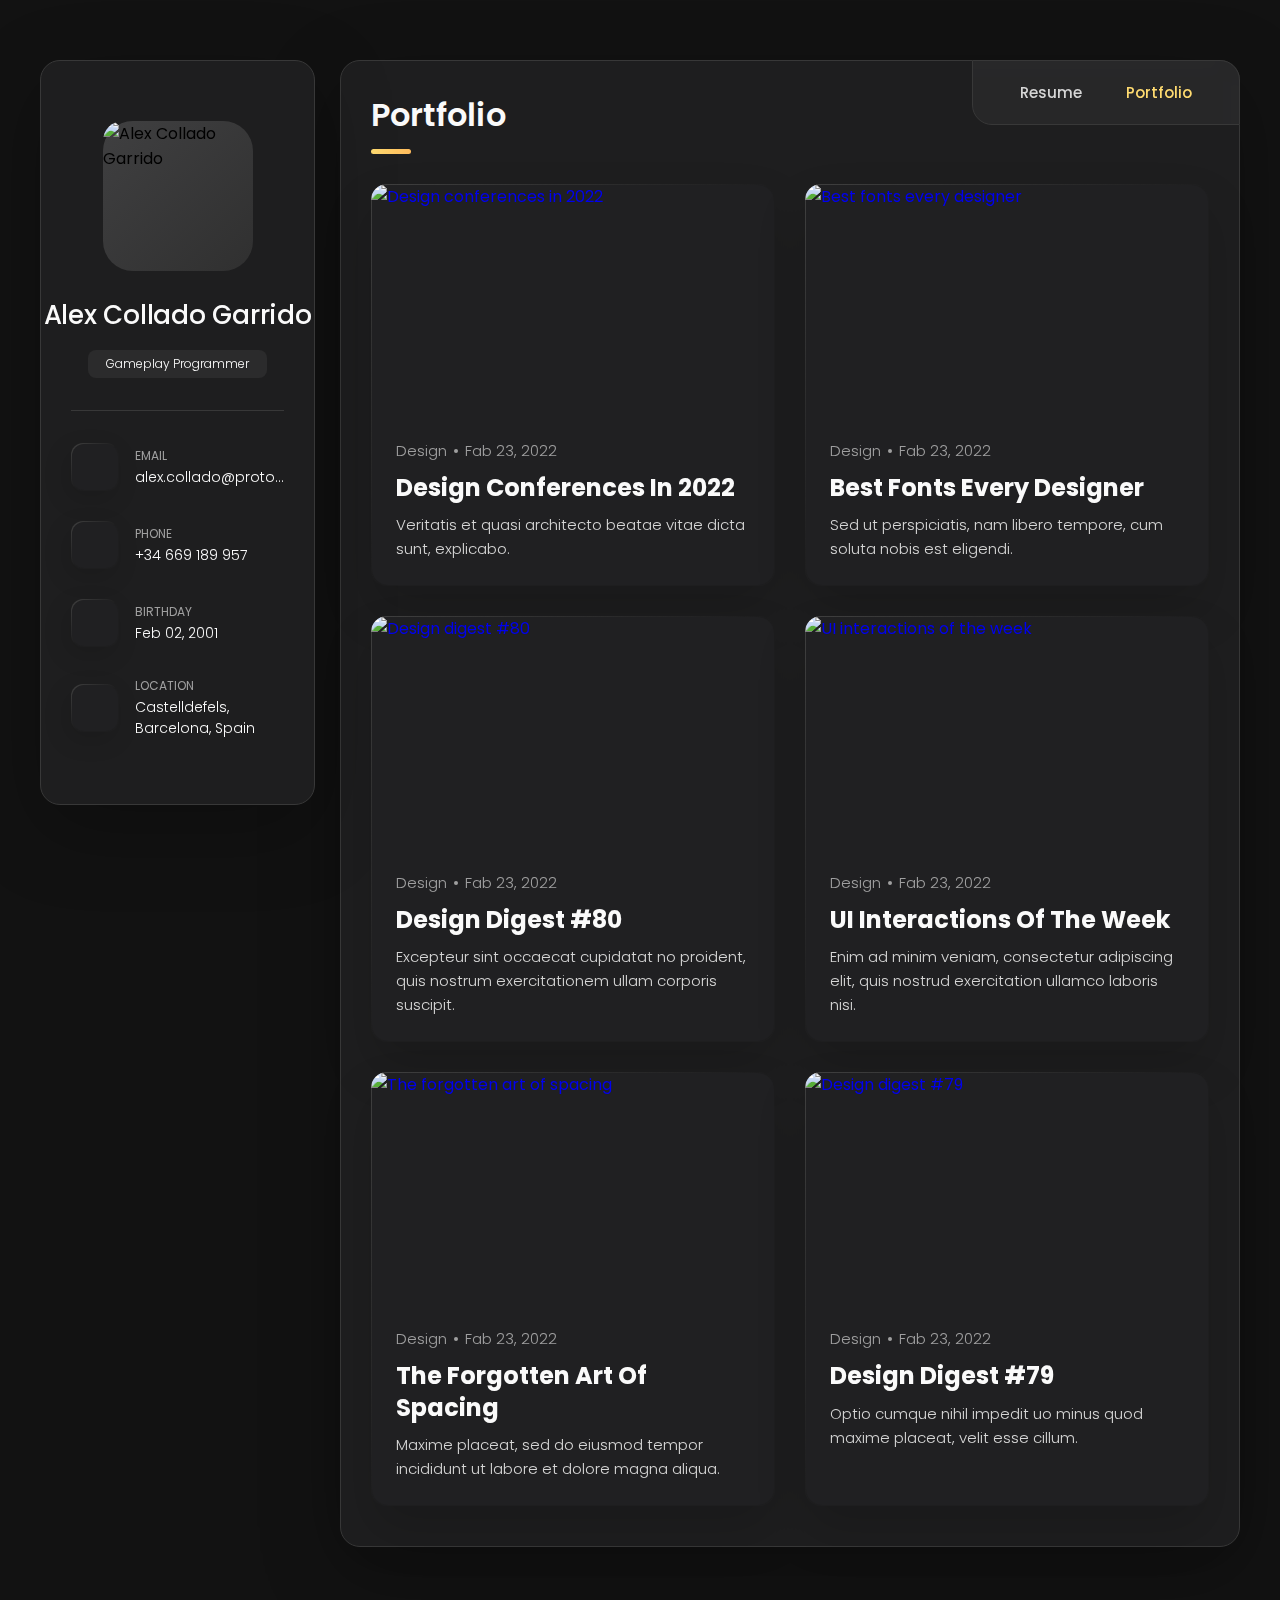
==== index.html @ 52f082d7 "Eliminadas pestañas innecesarias" ====
<!DOCTYPE html>
<html lang="en">

<head>
  <meta charset="UTF-8">
  <meta http-equiv="X-UA-Compatible" content="IE=edge">
  <meta name="viewport" content="width=device-width, initial-scale=1.0">
  <title>vCard - Personal Portfolio</title>

  <!--
    - favicon
  -->
  <link rel="shortcut icon" href="./assets/images/logo.ico" type="image/x-icon">

  <!--
    - custom css link
  -->
  <link rel="stylesheet" href="./assets/css/style.css">

  <!--
    - google font link
  -->
  <link rel="preconnect" href="https://fonts.googleapis.com">
  <link rel="preconnect" href="https://fonts.gstatic.com" crossorigin>
  <link href="https://fonts.googleapis.com/css2?family=Poppins:wght@300;400;500;600&display=swap" rel="stylesheet">
</head>

<body>

  <!--
    - #MAIN
  -->

  <main>

    <!--
      - #SIDEBAR
    -->

    <aside class="sidebar" data-sidebar>

      <div class="sidebar-info">

        <figure class="avatar-box">
          <img src="./assets/images/my-avatar.png" alt="Alex Collado Garrido" width="150" height="150">
        </figure>

        <div class="info-content">
          <h1 class="name" title="Alex Collado Garrido">Alex Collado Garrido</h1>

          <p class="title">Gameplay Programmer</p>
        </div>

        <button class="info_more-btn" data-sidebar-btn>
          <span>Show Contacts</span>

          <ion-icon name="chevron-down"></ion-icon>
        </button>

      </div>

      <div class="sidebar-info_more">

        <div class="separator"></div>

        <ul class="contacts-list">

          <li class="contact-item">

            <div class="icon-box">
              <ion-icon name="mail-outline"></ion-icon>
            </div>

            <div class="contact-info">
              <p class="contact-title">Email</p>

              <a href="mailto:alex.collado@proton.me" class="contact-link">alex.collado@proton.me</a>
            </div>

          </li>

          <li class="contact-item">

            <div class="icon-box">
              <ion-icon name="phone-portrait-outline"></ion-icon>
            </div>

            <div class="contact-info">
              <p class="contact-title">Phone</p>

              <a href="tel:+34669189957" class="contact-link">+34 669 189 957</a>
            </div>

          </li>

          <li class="contact-item">

            <div class="icon-box">
              <ion-icon name="calendar-outline"></ion-icon>
            </div>

            <div class="contact-info">
              <p class="contact-title">Birthday</p>

              <time datetime="2001-02-02">Feb 02, 2001</time>
            </div>

          </li>

          <li class="contact-item">

            <div class="icon-box">
              <ion-icon name="location-outline"></ion-icon>
            </div>

            <div class="contact-info">
              <p class="contact-title">Location</p>

              <address>Castelldefels, Barcelona, Spain</address>
            </div>

          </li>

        </ul>

        <div class="separator"></div>

        <ul class="social-list">

          <li class="social-item">
            <a href="#" class="social-link">
              <ion-icon name="logo-instagram"></ion-icon>
            </a>
          </li>

        </ul>

      </div>

    </aside>

    <!--
      - #main-content
    -->

    <div class="main-content">

      <!--
        - #NAVBAR
      -->

      <nav class="navbar">

        <ul class="navbar-list">

          <li class="navbar-item">
            <button class="navbar-link" data-nav-link>Resume</button>
          </li>

          <li class="navbar-item">
            <button class="navbar-link  active" data-nav-link>Portfolio</button>
          </li>

        </ul>

      </nav>

      <!--
        - #RESUME
      -->

      <article class="resume" data-page="resume">

        <header>
          <h2 class="h2 article-title">About me</h2>
        </header>

        <section class="about-text">
          <p>
            Multimedia Engineer with interest in video game development, especially in gameplay programming. 
            I am always open to new experiences, I like to focus on the problem solving, and I want to dedicate myself to creating interactive experiences for everyone to enjoy.
          </p>

        </section>


        <!--
          - service
        -->

        <section class="service">

          <h3 class="h3 service-title">What i'm doing</h3>

          <ul class="service-list">

            <li class="service-item">

              <div class="service-icon-box">
                <img src="./assets/images/icon-design.svg
                " alt="design icon" width="40">
              </div>

              <div class="service-content-box">
                <h4 class="h4 service-item-title">Web design</h4>

                <p class="service-item-text">
                  The most modern and high-quality design made at a professional level.
                </p>
              </div>

            </li>

            <li class="service-item">

              <div class="service-icon-box">
                <img src="./assets/images/icon-dev.svg" alt="Web development icon" width="40">
              </div>

              <div class="service-content-box">
                <h4 class="h4 service-item-title">Web development</h4>

                <p class="service-item-text">
                  High-quality development of sites at the professional level.
                </p>
              </div>

            </li>

            <li class="service-item">

              <div class="service-icon-box">
                <img src="./assets/images/icon-app.svg" alt="mobile app icon" width="40">
              </div>

              <div class="service-content-box">
                <h4 class="h4 service-item-title">Mobile apps</h4>

                <p class="service-item-text">
                  Professional development of applications for iOS and Android.
                </p>
              </div>

            </li>

            <li class="service-item">

              <div class="service-icon-box">
                <img src="./assets/images/icon-photo.svg" alt="camera icon" width="40">
              </div>

              <div class="service-content-box">
                <h4 class="h4 service-item-title">Photography</h4>

                <p class="service-item-text">
                  I make high-quality photos of any category at a professional level.
                </p>
              </div>

            </li>

          </ul>

        <section class="timeline">

          <div class="title-wrapper">
            <div class="icon-box">
              <ion-icon name="book-outline"></ion-icon>
            </div>

            <h3 class="h3">Education</h3>
          </div>

          <ol class="timeline-list">

            <li class="timeline-item">

              <h4 class="h4 timeline-item-title">La Salle (Universitat Ramon Llull)</h4>

              <span>2019 — 2024</span>

              <p class="timeline-text">
                Bachelor's Degree in Multimedia Engineering
              </p>

            </li>

          </ol>

        </section>

        <section class="timeline">

          <div class="title-wrapper">
            <div class="icon-box">
              <ion-icon name="book-outline"></ion-icon>
            </div>

            <h3 class="h3">Experience</h3>
          </div>

          <ol class="timeline-list">

            <li class="timeline-item">

              <h4 class="h4 timeline-item-title">IT Developer Intern</h4>

              <span>itbid - Feb. 2024 — Jul. 2024</span>

              <p class="timeline-text">
                Worked maintaining and upgrading the itbid web platform and solving support tickets as full-stack developer intern.
              </p>

            </li>

          </ol>

        </section>

        <section class="skill">

          <h3 class="h3 skills-title">My skills</h3>

          <ul class="skills-list content-card">

            <li class="skills-item">

              <div class="title-wrapper">
                <h5 class="h5">Web design</h5>
                <data value="80">80%</data>
              </div>

              <div class="skill-progress-bg">
                <div class="skill-progress-fill" style="width: 80%;"></div>
              </div>

            </li>

            <li class="skills-item">

              <div class="title-wrapper">
                <h5 class="h5">Graphic design</h5>
                <data value="70">70%</data>
              </div>

              <div class="skill-progress-bg">
                <div class="skill-progress-fill" style="width: 70%;"></div>
              </div>

            </li>

            <li class="skills-item">

              <div class="title-wrapper">
                <h5 class="h5">Branding</h5>
                <data value="90">90%</data>
              </div>

              <div class="skill-progress-bg">
                <div class="skill-progress-fill" style="width: 90%;"></div>
              </div>

            </li>

            <li class="skills-item">

              <div class="title-wrapper">
                <h5 class="h5">WordPress</h5>
                <data value="50">50%</data>
              </div>

              <div class="skill-progress-bg">
                <div class="skill-progress-fill" style="width: 50%;"></div>
              </div>

            </li>

          </ul>

        </section>


        </section>

        <!--
          - testimonials modal
        -->

        <div class="modal-container" data-modal-container>

          <div class="overlay" data-overlay></div>

          <section class="testimonials-modal">

            <button class="modal-close-btn" data-modal-close-btn>
              <ion-icon name="close-outline"></ion-icon>
            </button>

            <div class="modal-img-wrapper">
              <figure class="modal-avatar-box">
                <img src="./assets/images/avatar-1.png" alt="Daniel lewis" width="80" data-modal-img>
              </figure>

              <img src="./assets/images/icon-quote.svg" alt="quote icon">
            </div>

            <div class="modal-content">

              <h4 class="h3 modal-title" data-modal-title>Daniel lewis</h4>

              <time datetime="2021-06-14">14 June, 2021</time>

              <div data-modal-text>
                <p>
                  Richard was hired to create a corporate identity. We were very pleased with the work done. She has a
                  lot of experience
                  and is very concerned about the needs of client. Lorem ipsum dolor sit amet, ullamcous cididt
                  consectetur adipiscing
                  elit, seds do et eiusmod tempor incididunt ut laborels dolore magnarels alia.
                </p>
              </div>

            </div>

          </section>

        </div>

      </article>

      <!--
        - #PORTFOLIO 
        - NOTE: ANTES ERA BLOG, POR ESO TODOS LOS NOMBRES LLEVAN LA PALABRA BLOG
      -->

      <article class="portfolio  active" data-page="portfolio">

        <header>
          <h2 class="h2 article-title">Portfolio</h2>
        </header>

        <section class="blog-posts">

          <ul class="blog-posts-list">

            <li class="blog-post-item">
              <a href="#">

                <figure class="blog-banner-box">
                  <img src="./assets/images/blog-1.jpg" alt="Design conferences in 2022" loading="lazy">
                </figure>

                <div class="blog-content">

                  <div class="blog-meta">
                    <p class="blog-category">Design</p>

                    <span class="dot"></span>

                    <time datetime="2022-02-23">Fab 23, 2022</time>
                  </div>

                  <h3 class="h3 blog-item-title">Design conferences in 2022</h3>

                  <p class="blog-text">
                    Veritatis et quasi architecto beatae vitae dicta sunt, explicabo.
                  </p>

                </div>

              </a>
            </li>

            <li class="blog-post-item">
              <a href="#">

                <figure class="blog-banner-box">
                  <img src="./assets/images/blog-2.jpg" alt="Best fonts every designer" loading="lazy">
                </figure>

                <div class="blog-content">

                  <div class="blog-meta">
                    <p class="blog-category">Design</p>

                    <span class="dot"></span>

                    <time datetime="2022-02-23">Fab 23, 2022</time>
                  </div>

                  <h3 class="h3 blog-item-title">Best fonts every designer</h3>

                  <p class="blog-text">
                    Sed ut perspiciatis, nam libero tempore, cum soluta nobis est eligendi.
                  </p>

                </div>

              </a>
            </li>

            <li class="blog-post-item">
              <a href="#">

                <figure class="blog-banner-box">
                  <img src="./assets/images/blog-3.jpg" alt="Design digest #80" loading="lazy">
                </figure>

                <div class="blog-content">

                  <div class="blog-meta">
                    <p class="blog-category">Design</p>

                    <span class="dot"></span>

                    <time datetime="2022-02-23">Fab 23, 2022</time>
                  </div>

                  <h3 class="h3 blog-item-title">Design digest #80</h3>

                  <p class="blog-text">
                    Excepteur sint occaecat cupidatat no proident, quis nostrum exercitationem ullam corporis suscipit.
                  </p>

                </div>

              </a>
            </li>

            <li class="blog-post-item">
              <a href="#">

                <figure class="blog-banner-box">
                  <img src="./assets/images/blog-4.jpg" alt="UI interactions of the week" loading="lazy">
                </figure>

                <div class="blog-content">

                  <div class="blog-meta">
                    <p class="blog-category">Design</p>

                    <span class="dot"></span>

                    <time datetime="2022-02-23">Fab 23, 2022</time>
                  </div>

                  <h3 class="h3 blog-item-title">UI interactions of the week</h3>

                  <p class="blog-text">
                    Enim ad minim veniam, consectetur adipiscing elit, quis nostrud exercitation ullamco laboris nisi.
                  </p>

                </div>

              </a>
            </li>

            <li class="blog-post-item">
              <a href="#">

                <figure class="blog-banner-box">
                  <img src="./assets/images/blog-5.jpg" alt="The forgotten art of spacing" loading="lazy">
                </figure>

                <div class="blog-content">

                  <div class="blog-meta">
                    <p class="blog-category">Design</p>

                    <span class="dot"></span>

                    <time datetime="2022-02-23">Fab 23, 2022</time>
                  </div>

                  <h3 class="h3 blog-item-title">The forgotten art of spacing</h3>

                  <p class="blog-text">
                    Maxime placeat, sed do eiusmod tempor incididunt ut labore et dolore magna aliqua.
                  </p>

                </div>

              </a>
            </li>

            <li class="blog-post-item">
              <a href="#">

                <figure class="blog-banner-box">
                  <img src="./assets/images/blog-6.jpg" alt="Design digest #79" loading="lazy">
                </figure>

                <div class="blog-content">

                  <div class="blog-meta">
                    <p class="blog-category">Design</p>

                    <span class="dot"></span>

                    <time datetime="2022-02-23">Fab 23, 2022</time>
                  </div>

                  <h3 class="h3 blog-item-title">Design digest #79</h3>

                  <p class="blog-text">
                    Optio cumque nihil impedit uo minus quod maxime placeat, velit esse cillum.
                  </p>

                </div>

              </a>
            </li>

          </ul>

        </section>

    </div>

  </main>

  <!--
    - custom js link
  -->
  <script src="./assets/js/script.js"></script>

  <!--
    - ionicon link
  -->
  <script type="module" src="https://unpkg.com/ionicons@5.5.2/dist/ionicons/ionicons.esm.js"></script>
  <script nomodule src="https://unpkg.com/ionicons@5.5.2/dist/ionicons/ionicons.js"></script>

</body>

</html>
---- assets/css/style.css ----
/**
 * copyright 2022 @codewithsadee
 */

/*-----------------------------------*\
  #CUSTOM PROPERTY
\*-----------------------------------*/

:root {

  /**
   * colors
   */

  /* gradient */

  --bg-gradient-onyx: linear-gradient(
    to bottom right, 
    hsl(240, 1%, 25%) 3%, 
    hsl(0, 0%, 19%) 97%
  );
  --bg-gradient-jet: linear-gradient(
    to bottom right, 
    hsla(240, 1%, 18%, 0.251) 0%, 
    hsla(240, 2%, 11%, 0) 100%
  ), hsl(240, 2%, 13%);
  --bg-gradient-yellow-1: linear-gradient(
    to bottom right, 
    hsl(45, 100%, 71%) 0%, 
    hsla(36, 100%, 69%, 0) 50%
  );
  --bg-gradient-yellow-2: linear-gradient(
    135deg, 
    hsla(45, 100%, 71%, 0.251) 0%, 
    hsla(35, 100%, 68%, 0) 59.86%
  ), hsl(240, 2%, 13%);
  --border-gradient-onyx: linear-gradient(
    to bottom right, 
    hsl(0, 0%, 25%) 0%, 
    hsla(0, 0%, 25%, 0) 50%
  );
  --text-gradient-yellow: linear-gradient(
    to right, 
    hsl(45, 100%, 72%), 
    hsl(35, 100%, 68%)
  );

  /* solid */

  --jet: hsl(0, 0%, 22%);
  --onyx: hsl(240, 1%, 17%);
  --eerie-black-1: hsl(240, 2%, 13%);
  --eerie-black-2: hsl(240, 2%, 12%);
  --smoky-black: hsl(0, 0%, 7%);
  --white-1: hsl(0, 0%, 100%);
  --white-2: hsl(0, 0%, 98%);
  --orange-yellow-crayola: hsl(45, 100%, 72%);
  --vegas-gold: hsl(45, 54%, 58%);
  --light-gray: hsl(0, 0%, 84%);
  --light-gray-70: hsla(0, 0%, 84%, 0.7);
  --bittersweet-shimmer: hsl(0, 43%, 51%);

  /**
   * typography
   */

  /* font-family */
  --ff-poppins: 'Poppins', sans-serif;

  /* font-size */
  --fs-1: 24px;
  --fs-2: 18px;
  --fs-3: 17px;
  --fs-4: 16px;
  --fs-5: 15px;
  --fs-6: 14px;
  --fs-7: 13px;
  --fs-8: 11px;

  /* font-weight */
  --fw-300: 300;
  --fw-400: 400;
  --fw-500: 500;
  --fw-600: 600;

  /**
   * shadow
   */
  
  --shadow-1: -4px 8px 24px hsla(0, 0%, 0%, 0.25);
  --shadow-2: 0 16px 30px hsla(0, 0%, 0%, 0.25);
  --shadow-3: 0 16px 40px hsla(0, 0%, 0%, 0.25);
  --shadow-4: 0 25px 50px hsla(0, 0%, 0%, 0.15);
  --shadow-5: 0 24px 80px hsla(0, 0%, 0%, 0.25);

  /**
   * transition
   */

  --transition-1: 0.25s ease;
  --transition-2: 0.5s ease-in-out;

}

/*-----------------------------------*\
  #RESET
\*-----------------------------------*/

*, *::before, *::after {
  margin: 0;
  padding: 0;
  box-sizing: border-box;
}

a { text-decoration: none; }

li { list-style: none; }

img, ion-icon, a, button, time, span { display: block; }

button {
  font: inherit;
  background: none;
  border: none;
  text-align: left;
  cursor: pointer;
}

input, textarea {
  display: block;
  width: 100%;
  background: none;
  font: inherit;
}

::selection {
  background: var(--orange-yellow-crayola);
  color: var(--smoky-black);
}

:focus { outline-color: var(--orange-yellow-crayola); }

html { font-family: var(--ff-poppins); }

body { background: var(--smoky-black); }

/*-----------------------------------*\
  #REUSED STYLE
\*-----------------------------------*/

.sidebar,
article {
  background: var(--eerie-black-2);
  border: 1px solid var(--jet);
  border-radius: 20px;
  padding: 15px;
  box-shadow: var(--shadow-1);
  z-index: 1;
}

.separator {
  width: 100%;
  height: 1px;
  background: var(--jet);
  margin: 16px 0;
}

.icon-box {
  position: relative;
  background: var(--border-gradient-onyx);
  width: 30px;
  height: 30px;
  border-radius: 8px;
  display: flex;
  justify-content: center;
  align-items: center;
  font-size: 16px;
  color: var(--orange-yellow-crayola);
  box-shadow: var(--shadow-1);
  z-index: 1;
}

.icon-box::before {
  content: "";
  position: absolute;
  inset: 1px;
  background: var(--eerie-black-1);
  border-radius: inherit;
  z-index: -1;
}

.icon-box ion-icon { --ionicon-stroke-width: 35px; }

article { display: none; }

article.active {
  display: block;
  animation: fade 0.5s ease backwards;
}

@keyframes fade {
  0% { opacity: 0; }
  100% { opacity: 1; }
}

.h2,
.h3,
.h4,
.h5 {
  color: var(--white-2);
  text-transform: capitalize;
}

.h2 { font-size: var(--fs-1); }

.h3 { font-size: var(--fs-2); }

.h4 { font-size: var(--fs-4); }

.h5 {
  font-size: var(--fs-7);
  font-weight: var(--fw-500);
}

.article-title {
  position: relative;
  padding-bottom: 7px;
}

.article-title::after {
  content: "";
  position: absolute;
  bottom: 0;
  left: 0;
  width: 30px;
  height: 3px;
  background: var(--text-gradient-yellow);
  border-radius: 3px;
}

.has-scrollbar::-webkit-scrollbar {
  width: 5px; /* for vertical scrollbar */
  height: 5px; /* for horizontal scrollbar */
}

.has-scrollbar::-webkit-scrollbar-track {
  background: var(--onyx);
  border-radius: 5px;
}

.has-scrollbar::-webkit-scrollbar-thumb {
  background: var(--orange-yellow-crayola);
  border-radius: 5px;
}

.has-scrollbar::-webkit-scrollbar-button { width: 20px; }

.content-card {
  position: relative;
  background: var(--border-gradient-onyx);
  padding: 15px;
  padding-top: 45px;
  border-radius: 14px;
  box-shadow: var(--shadow-2);
  cursor: pointer;
  z-index: 1;
}

.content-card::before {
  content: "";
  position: absolute;
  inset: 1px;
  background: var(--bg-gradient-jet);
  border-radius: inherit;
  z-index: -1;
}

/*-----------------------------------*\
  #MAIN
\*-----------------------------------*/

main {
  margin: 15px 12px;
  margin-bottom: 75px;
  min-width: 259px;
}

/*-----------------------------------*\
  #SIDEBAR
\*-----------------------------------*/

.sidebar {
  margin-bottom: 15px;
  max-height: 112px;
  overflow: hidden;
  transition: var(--transition-2);
}

.sidebar.active { max-height: 405px; }

.sidebar-info {
  position: relative;
  display: flex;
  justify-content: flex-start;
  align-items: center;
  gap: 15px;
}

.avatar-box {
  background: var(--bg-gradient-onyx);
  border-radius: 20px;
}

.avatar-box img {
  object-fit: cover;
  border-radius: 20px;
}

.info-content .name {
  color: var(--white-2);
  font-size: var(--fs-3);
  font-weight: var(--fw-500);
  letter-spacing: -0.25px;
  margin-bottom: 10px;
}

.info-content .title {
  color: var(--white-1);
  background: var(--onyx);
  font-size: var(--fs-8);
  font-weight: var(--fw-300);
  width: max-content;
  padding: 3px 12px;
  border-radius: 8px;
}

.info_more-btn {
  position: absolute;
  top: -15px;
  right: -15px;
  border-radius: 0 15px;
  font-size: 13px;
  color: var(--orange-yellow-crayola);
  background: var(--border-gradient-onyx);
  padding: 10px;
  box-shadow: var(--shadow-2);
  transition: var(--transition-1);
  z-index: 1;
}

.info_more-btn::before {
  content: "";
  position: absolute;
  inset: 1px;
  border-radius: inherit;
  background: var(--bg-gradient-jet);
  transition: var(--transition-1);
  z-index: -1;
}

.info_more-btn:hover,
.info_more-btn:focus { background: var(--bg-gradient-yellow-1); }

.info_more-btn:hover::before,
.info_more-btn:focus::before { background: var(--bg-gradient-yellow-2); }

.info_more-btn span { display: none; }

.sidebar-info_more {
  opacity: 0;
  visibility: hidden;
  transition: var(--transition-2);
}

.sidebar.active .sidebar-info_more {
  opacity: 1;
  visibility: visible;
}

.contacts-list {
  display: grid;
  grid-template-columns: 1fr;
  gap: 16px;
}

.contact-item {
  min-width: 100%;
  display: flex;
  align-items: center;
  gap: 16px;
}

.contact-info {
  max-width: calc(100% - 46px);
  width: calc(100% - 46px);
}

.contact-title {
  color: var(--light-gray-70);
  font-size: var(--fs-8);
  text-transform: uppercase;
  margin-bottom: 2px;
}

.contact-info :is(.contact-link, time, address) {
  color: var(--white-2);
  font-size: var(--fs-7);
}

.contact-info address { font-style: normal; }

.social-list {
  display: flex;
  justify-content: flex-start;
  align-items: center;
  gap: 15px;
  padding-bottom: 4px;
  padding-left: 7px;
}

.social-item .social-link {
  color: var(--light-gray-70);
  font-size: 18px;
}


.social-item .social-link:hover { color: var(--light-gray); }

/*-----------------------------------*\
  #NAVBAR
\*-----------------------------------*/

.navbar {
  position: fixed;
  bottom: 0;
  left: 0;
  width: 100%;
  background: hsla(240, 1%, 17%, 0.75);
  backdrop-filter: blur(10px);
  border: 1px solid var(--jet);
  border-radius: 12px 12px 0 0;
  box-shadow: var(--shadow-2);
  z-index: 5;
}

.navbar-list {
  display: flex;
  flex-wrap: wrap;
  justify-content: center;
  align-items: center;
  padding: 0 10px;
}

.navbar-link {
  color: var(--light-gray);
  font-size: var(--fs-8);
  padding: 20px 7px;
  transition: color var(--transition-1);
}

.navbar-link:hover,
.navbar-link:focus { color: var(--light-gray-70); }

.navbar-link.active { color: var(--orange-yellow-crayola); }

/*-----------------------------------*\
  #ABOUT
\*-----------------------------------*/

.about .article-title { margin-bottom: 15px; }

.about-text {
  color: var(--light-gray);
  font-size: var(--fs-6);
  font-weight: var(--fw-300);
  line-height: 1.6;
}

.about-text p { margin-bottom: 15px; }

/**
 * #service 
 */

.service { margin-bottom: 35px; }

.service-title { margin-bottom: 20px; }

.service-list {
  display: grid;
  grid-template-columns: 1fr;
  gap: 20px;
  margin-bottom: 30px;
}

.service-item {
  position: relative;
  background: var(--border-gradient-onyx);
  padding: 20px;
  border-radius: 14px;
  box-shadow: var(--shadow-2);
  z-index: 1;
}

.service-item::before {
  content: "";
  position: absolute;
  inset: 1px;
  background: var(--bg-gradient-jet);
  border-radius: inherit;
  z-index: -1;
}

.service-icon-box { margin-bottom: 10px; }

.service-icon-box img { margin: auto; }

.service-content-box { text-align: center; }

.service-item-title { margin-bottom: 7px; }

.service-item-text {
  color: var(--light-gray);
  font-size: var(--fs-6);
  font-weight: var(--fw-3);
  line-height: 1.6;
}

/**
 * #testimonials 
 */

.testimonials { margin-bottom: 30px; }

.testimonials-title { margin-bottom: 20px; }

.testimonials-list {
  display: flex;
  justify-content: flex-start;
  align-items: flex-start;
  gap: 15px;
  margin: 0 -15px;
  padding: 25px 15px;
  padding-bottom: 35px;
  overflow-x: auto;
  scroll-behavior: smooth;
  overscroll-behavior-inline: contain;
  scroll-snap-type: inline mandatory;
}

.testimonials-item {
  min-width: 100%;
  scroll-snap-align: center;
}

.testimonials-avatar-box {
  position: absolute;
  top: 0;
  left: 0;
  transform: translate(15px, -25px);
  background: var(--bg-gradient-onyx);
  border-radius: 14px;
  box-shadow: var(--shadow-1);
}

.testimonials-item-title { margin-bottom: 7px; }

.testimonials-text {
  color: var(--light-gray);
  font-size: var(--fs-6);
  font-weight: var(--fw-300);
  line-height: 1.6;
  display: -webkit-box;
  line-clamp: 4;
  -webkit-line-clamp: 4;
  -webkit-box-orient: vertical;
  overflow: hidden;
}

/**
 * #testimonials-modal
 */

.modal-container {
  position: fixed;
  top: 0;
  left: 0;
  width: 100%;
  height: 100%;
  display: flex;
  justify-content: center;
  align-items: center;
  overflow-y: auto;
  overscroll-behavior: contain;
  z-index: 20;
  pointer-events: none;
  visibility: hidden;
}

.modal-container::-webkit-scrollbar { display: none; }

.modal-container.active {
  pointer-events: all;
  visibility: visible;
}

.overlay {
  position: fixed;
  top: 0;
  left: 0;
  width: 100%;
  height: 100vh;
  background: hsl(0, 0%, 5%);
  opacity: 0;
  visibility: hidden;
  pointer-events: none;
  z-index: 1;
  transition: var(--transition-1);
}

.overlay.active {
  opacity: 0.8;
  visibility: visible;
  pointer-events: all;
}

.testimonials-modal {
  background: var(--eerie-black-2);
  position: relative;
  padding: 15px;
  margin: 15px 12px;
  border: 1px solid var(--jet);
  border-radius: 14px;
  box-shadow: var(--shadow-5);
  transform: scale(1.2);
  opacity: 0;
  transition: var(--transition-1);
  z-index: 2;
}

.modal-container.active .testimonials-modal {
  transform: scale(1);
  opacity: 1;
}

.modal-close-btn {
  position: absolute;
  top: 15px;
  right: 15px;
  background: var(--onyx);
  border-radius: 8px;
  width: 32px;
  height: 32px;
  display: flex;
  justify-content: center;
  align-items: center;
  color: var(--white-2);
  font-size: 18px;
  opacity: 0.7;
}

.modal-close-btn:hover,
.modal-close-btn:focus { opacity: 1; }

.modal-close-btn ion-icon { --ionicon-stroke-width: 50px; }

.modal-avatar-box {
  background: var(--bg-gradient-onyx);
  width: max-content;
  border-radius: 14px;
  margin-bottom: 15px;
  box-shadow: var(--shadow-2);
}

.modal-img-wrapper > img { display: none; }

.modal-title { margin-bottom: 4px; }

.modal-content time {
  font-size: var(--fs-6);
  color: var(--light-gray-70);
  font-weight: var(--fw-300);
  margin-bottom: 10px;
}

.modal-content p {
  color: var(--light-gray);
  font-size: var(--fs-6);
  font-weight: var(--fw-300);
  line-height: 1.6;
}

/**
 * #clients 
 */

.clients { margin-bottom: 15px; }

.clients-list {
  display: flex;
  justify-content: flex-start;
  align-items: flex-start;
  gap: 15px;
  margin: 0 -15px;
  padding: 25px;
  padding-bottom: 25px;
  overflow-x: auto;
  scroll-behavior: smooth;
  overscroll-behavior-inline: contain;
  scroll-snap-type: inline mandatory;
  scroll-padding-inline: 25px;
}

.clients-item {
  min-width: 50%;
  scroll-snap-align: start;
}

.clients-item img {
  width: 100%;
  filter: grayscale(1);
  transition: var(--transition-1);
}

.clients-item img:hover { filter: grayscale(0); }

/*-----------------------------------*\
  #RESUME
\*-----------------------------------*/

.article-title { margin-bottom: 30px; }


/**
 * education and experience 
 */

.timeline { margin-bottom: 30px; }

.timeline .title-wrapper {
  display: flex;
  align-items: center;
  gap: 15px;
  margin-bottom: 25px;
}

.timeline-list {
  font-size: var(--fs-6);
  margin-left: 45px;
}

.timeline-item { position: relative; }

.timeline-item:not(:last-child) { margin-bottom: 20px; }

.timeline-item-title {
  font-size: var(--fs-6);
  line-height: 1.3;
  margin-bottom: 7px;
}

.timeline-list span {
  color: var(--vegas-gold);
  font-weight: var(--fw-400);
  line-height: 1.6;
}

.timeline-item:not(:last-child)::before {
  content: "";
  position: absolute;
  top: -25px;
  left: -30px;
  width: 1px;
  height: calc(100% + 50px);
  background: var(--jet);
}

.timeline-item::after {
  content: "";
  position: absolute;
  top: 5px;
  left: -33px;
  height: 6px;
  width: 6px;
  background: var(--text-gradient-yellow);
  border-radius: 50%;
  box-shadow: 0 0 0 4px var(--jet);
}

.timeline-text {
  color: var(--light-gray);
  font-weight: var(--fw-300);
  line-height: 1.6;
}


/**
 * skills 
 */

.skills-title { margin-bottom: 20px; }

.skills-list { padding: 20px; }

.skills-item:not(:last-child) { margin-bottom: 15px; }

.skill .title-wrapper {
  display: flex;
  align-items: center;
  gap: 5px;
  margin-bottom: 8px;
}

.skill .title-wrapper data {
  color: var(--light-gray);
  font-size: var(--fs-7);
  font-weight: var(--fw-300);
}

.skill-progress-bg {
  background: var(--jet);
  width: 100%;
  height: 8px;
  border-radius: 10px;
}

.skill-progress-fill {
  background: var(--text-gradient-yellow);
  height: 100%;
  border-radius: inherit;
}

/*-----------------------------------*\
  #BLOG
\*-----------------------------------*/

.blog-posts { margin-bottom: 10px; }

.blog-posts-list {
  display: grid;
  grid-template-columns: 1fr;
  gap: 20px;
}

.blog-post-item > a {
  position: relative;
  background: var(--border-gradient-onyx);
  height: 100%;
  box-shadow: var(--shadow-4);
  border-radius: 16px;
  z-index: 1;
}

.blog-post-item > a::before {
  content: "";
  position: absolute;
  inset: 1px;
  border-radius: inherit;
  background: var(--eerie-black-1);
  z-index: -1;
}

.blog-banner-box {
  width: 100%;
  height: 200px;
  border-radius: 12px;
  overflow: hidden;
}

.blog-banner-box img {
  width: 100%;
  height: 100%;
  object-fit: cover;
  transition: var(--transition-1);
}

.blog-post-item > a:hover .blog-banner-box img { transform: scale(1.1); }

.blog-content { padding: 15px; }

.blog-meta {
  display: flex;
  justify-content: flex-start;
  align-items: center;
  gap: 7px;
  margin-bottom: 10px;
}

.blog-meta :is(.blog-category, time) {
  color: var(--light-gray-70);
  font-size: var(--fs-6);
  font-weight: var(--fw-300);
}

.blog-meta .dot {
  background: var(--light-gray-70);
  width: 4px;
  height: 4px;
  border-radius: 4px;
}

.blog-item-title {
  margin-bottom: 10px;
  line-height: 1.3;
  transition: var(--transition-1);
}

.blog-post-item > a:hover .blog-item-title { color: var(--orange-yellow-crayola); }

.blog-text {
  color: var(--light-gray);
  font-size: var(--fs-6);
  font-weight: var(--fw-300);
  line-height: 1.6;
}

/*-----------------------------------*\
  #CONTACT
\*-----------------------------------*/

.mapbox {
  position: relative;
  height: 250px;
  width: 100%;
  border-radius: 16px;
  margin-bottom: 30px;
  border: 1px solid var(--jet);
  overflow: hidden;
}

.mapbox figure { height: 100%; }

.mapbox iframe {
  width: 100%;
  height: 100%;
  border: none;
  filter: grayscale(1) invert(1);
}

.contact-form { margin-bottom: 10px; }

.form-title { margin-bottom: 20px; }

.input-wrapper {
  display: grid;
  grid-template-columns: 1fr;
  gap: 25px;
  margin-bottom: 25px;
}

.form-input {
  color: var(--white-2);
  font-size: var(--fs-6);
  font-weight: var(--fw-400);
  padding: 13px 20px;
  border: 1px solid var(--jet);
  border-radius: 14px;
  outline: none;
}

.form-input::placeholder { font-weight: var(--fw-500); }

.form-input:focus { border-color: var(--orange-yellow-crayola); }

textarea.form-input {
  min-height: 100px;
  height: 120px;
  max-height: 200px;
  resize: vertical;
  margin-bottom: 25px;
}

textarea.form-input::-webkit-resizer { display: none; }

.form-input:focus:invalid { border-color: var(--bittersweet-shimmer); }

.form-btn {
  position: relative;
  width: 100%;
  background: var(--border-gradient-onyx);
  color: var(--orange-yellow-crayola);
  display: flex;
  justify-content: center;
  align-items: center;
  gap: 10px;
  padding: 13px 20px;
  border-radius: 14px;
  font-size: var(--fs-6);
  text-transform: capitalize;
  box-shadow: var(--shadow-3);
  z-index: 1;
  transition: var(--transition-1);
}

.form-btn::before {
  content: "";
  position: absolute;
  inset: 1px;
  background: var(--bg-gradient-jet);
  border-radius: inherit;
  z-index: -1;
  transition: var(--transition-1);
}

.form-btn ion-icon { font-size: 16px; }

.form-btn:hover { background: var(--bg-gradient-yellow-1); }

.form-btn:hover::before { background: var(--bg-gradient-yellow-2); }

.form-btn:disabled {
  opacity: 0.7;
  cursor: not-allowed;
}

.form-btn:disabled:hover { background: var(--border-gradient-onyx); }

.form-btn:disabled:hover::before { background: var(--bg-gradient-jet); }

/*-----------------------------------*\
  #RESPONSIVE
\*-----------------------------------*/

/**
 * responsive larger than 450px screen
 */

@media (min-width: 450px) {

  /**
   * client
   */

  .clients-item { min-width: calc(33.33% - 10px); }

  /**
   * #PORTFOLIO, BLOG 
   */

  .project-img,
  .blog-banner-box { height: auto; }

}

/**
 * responsive larger than 580px screen
 */

@media (min-width: 580px) {

  /**
   * CUSTOM PROPERTY
   */

  :root {

    /**
     * typography
     */

    --fs-1: 32px;
    --fs-2: 24px;
    --fs-3: 26px;
    --fs-4: 18px;
    --fs-6: 15px;
    --fs-7: 15px;
    --fs-8: 12px;

  }

  /**
   * #REUSED STYLE
   */

  .sidebar, article {
    width: 520px;
    margin-inline: auto;
    padding: 30px;
  }

  .article-title {
    font-weight: var(--fw-600);
    padding-bottom: 15px;
  }

  .article-title::after {
    width: 40px;
    height: 5px;
  }

  .icon-box {
    width: 48px;
    height: 48px;
    border-radius: 12px;
    font-size: 18px;
  }

  /**
   * #MAIN
   */

  main {
    margin-top: 60px;
    margin-bottom: 100px;
  }

  /**
   * #SIDEBAR
   */

  .sidebar {
    max-height: 180px;
    margin-bottom: 30px;
  }

  .sidebar.active { max-height: 584px; }

  .sidebar-info { gap: 25px; }

  .avatar-box { border-radius: 30px; }

  .avatar-box img { width: 120px; }

  .info-content .name { margin-bottom: 15px; }

  .info-content .title { padding: 5px 18px; }

  .info_more-btn {
    top: -30px;
    right: -30px;
    padding: 10px 15px;
  }

  .info_more-btn span {
    display: block;
    font-size: var(--fs-8);
  }

  .info_more-btn ion-icon { display: none; }

  .separator { margin: 32px 0; }

  .contacts-list { gap: 20px; }

  .contact-info {
    max-width: calc(100% - 64px);
    width: calc(100% - 64px);
  }

  /**
   * #NAVBAR
   */

  .navbar { border-radius: 20px 20px 0 0; }

  .navbar-list { gap: 20px; }

  .navbar-link { --fs-8: 14px; }

  /**
   * #ABOUT
   */

  .about .article-title { margin-bottom: 20px; }

  .about-text { margin-bottom: 40px; }

  /* service */

  .service-item {
    display: flex;
    justify-content: flex-start;
    align-items: flex-start;
    gap: 18px;
    padding: 30px;
  }

  .service-icon-box {
    margin-bottom: 0;
    margin-top: 5px;
  }

  .service-content-box { text-align: left; }

  /* testimonials */

  .testimonials-title { margin-bottom: 25px; }

  .testimonials-list {
    gap: 30px;
    margin: 0 -30px;
    padding: 30px;
    padding-bottom: 35px;
  }

  .content-card {
    padding: 30px;
    padding-top: 25px;
  }

  .testimonials-avatar-box {
    transform: translate(30px, -30px);
    border-radius: 20px;
  }

  .testimonials-avatar-box img { width: 80px; }

  .testimonials-item-title {
    margin-bottom: 10px;
    margin-left: 95px;
  }

  .testimonials-text {
    line-clamp: 2;
    -webkit-line-clamp: 2;
  }

  /* testimonials modal */

  .modal-container { padding: 20px; }

  .testimonials-modal {
    display: flex;
    justify-content: flex-start;
    align-items: stretch;
    gap: 25px;
    padding: 30px;
    border-radius: 20px;
  }

  .modal-img-wrapper {
    display: flex;
    flex-direction: column;
    align-items: center;
  }

  .modal-avatar-box {
    border-radius: 18px;
    margin-bottom: 0;
  }

  .modal-avatar-box img { width: 65px; }

  .modal-img-wrapper > img {
    display: block;
    flex-grow: 1;
    width: 35px;
  }

  /* clients */

  .clients-list {
    gap: 50px;
    margin: 0 -30px;
    padding: 45px;
    scroll-padding-inline: 45px;
  }

  .clients-item { min-width: calc(33.33% - 35px); }

  /**
   * #RESUME
   */

  .timeline-list { margin-left: 65px; }

  .timeline-item:not(:last-child)::before { left: -40px; }

  .timeline-item::after {
    height: 8px;
    width: 8px;
    left: -43px;
  }

  .skills-item:not(:last-child) { margin-bottom: 25px; }

  /**
   * #PORTFOLIO, BLOG
   */

  .project-img, .blog-banner-box { border-radius: 16px; }

  .blog-posts-list { gap: 30px; }

  .blog-content { padding: 25px; }

  /**
   * #CONTACT
   */

  .mapbox {
    height: 380px;
    border-radius: 18px;
  }

  .input-wrapper {
    gap: 30px;
    margin-bottom: 30px;
  }

  .form-input { padding: 15px 20px; }

  textarea.form-input { margin-bottom: 30px; }

  .form-btn {
    --fs-6: 16px;
    padding: 16px 20px;
  }

  .form-btn ion-icon { font-size: 18px; }

}

/**
 * responsive larger than 768px screen
 */

@media (min-width: 768px) {

  /**
   * REUSED STYLE
   */

  .sidebar, article { width: 700px; }

  .has-scrollbar::-webkit-scrollbar-button { width: 100px; }

  /**
   * SIDEBAR
   */

  .contacts-list {
    grid-template-columns: 1fr 1fr;
    gap: 30px 15px;
  }

  /**
   * NAVBAR
   */

  .navbar-link { --fs-8: 15px; }

  /**
   * ABOUT
   */

  /* testimonials modal */

  .testimonials-modal {
    gap: 35px;
    max-width: 680px;
  }

  .modal-avatar-box img { width: 80px; }

  /**
   * PORTFOLIO
   */


  /* portfolio grid */
  /* NOTE: PARA CAMBIAR EL TAMAÑO DE LAS IMAGENES DEL PORTFOLIO AQUI  */

  .project-list, .blog-posts-list { grid-template-columns: 1fr 1fr; }

}

/**
 * responsive larger than 1024px screen
 */

@media (min-width: 1024px) {

  /**
   * CUSTOM PROPERTY
   */

  :root {

    /**
    * shadow
    */

    --shadow-1: -4px 8px 24px hsla(0, 0%, 0%, 0.125);
    --shadow-2: 0 16px 30px hsla(0, 0%, 0%, 0.125);
    --shadow-3: 0 16px 40px hsla(0, 0%, 0%, 0.125);

  }

  /**
   * REUSED STYLE
   */

  .sidebar, article {
    width: 950px;
    box-shadow: var(--shadow-5);
  }

  /**
   * MAIN 
   */

  main { margin-bottom: 60px; }

  .main-content {
    position: relative;
    width: max-content;
    margin: auto;
  }

  /**
   * NAVBAR
   */

  .navbar {
    position: absolute;
    bottom: auto;
    top: 0;
    left: auto;
    right: 0;
    width: max-content;
    border-radius: 0 20px;
    padding: 0 20px;
    box-shadow: none;
  }

  .navbar-list {
    gap: 30px;
    padding: 0 20px;
  }

  .navbar-link { font-weight: var(--fw-500); }

  /**
   * ABOUT
   */

  /* service */

  .service-list {
    grid-template-columns: 1fr 1fr;
    gap: 20px 25px;
  }

  /* testimonials */

  .testimonials-item { min-width: calc(50% - 15px); }

  /* clients */

  .clients-item { min-width: calc(25% - 38px); }

  /**
   * PORTFOLIO
   */

  .project-list { grid-template-columns: repeat(3, 1fr); }

  /**
   * BLOG
   */

  .blog-banner-box { height: 230px; }

}

/**
 * responsive larger than 1250px screen
 */

@media (min-width: 1250px) {

  /**
   * RESET
   */

  body::-webkit-scrollbar { width: 20px; }

  body::-webkit-scrollbar-track { background: var(--smoky-black); }

  body::-webkit-scrollbar-thumb {
    border: 5px solid var(--smoky-black);
    background: hsla(0, 0%, 100%, 0.1);
    border-radius: 20px;
    box-shadow: inset 1px 1px 0 hsla(0, 0%, 100%, 0.11),
                inset -1px -1px 0 hsla(0, 0%, 100%, 0.11);
  }

  body::-webkit-scrollbar-thumb:hover { background: hsla(0, 0%, 100%, 0.15); }

  body::-webkit-scrollbar-button { height: 60px; }

  /**
   * REUSED STYLE
   */

  .sidebar, article { width: auto; }

  article { min-height: 100%; }

  /**
   * MAIN
   */

  main {
    max-width: 1200px;
    margin-inline: auto;
    display: flex;
    justify-content: center;
    align-items: stretch;
    gap: 25px;
  }

  .main-content {
    min-width: 75%;
    width: 75%;
    margin: 0;
  }

  /**
   * SIDEBAR
   */

  .sidebar {
    position: sticky;
    top: 60px;
    max-height: max-content;
    height: 100%;
    margin-bottom: 0;
    padding-top: 60px;
    z-index: 1;
  }

  .sidebar-info { flex-direction: column; }

  .avatar-box img { width: 150px; }

  .info-content .name {
    white-space: nowrap;
    text-align: center;
  }

  .info-content .title { margin: auto; }

  .info_more-btn { display: none; }

  .sidebar-info_more {
    opacity: 1;
    visibility: visible;
  }

  .contacts-list { grid-template-columns: 1fr; }

  .contact-info :is(.contact-link) {
    white-space: nowrap;
    overflow: hidden;
    text-overflow: ellipsis;
  }

  .contact-info :is(.contact-link, time, address) {
    --fs-7: 14px;
    font-weight: var(--fw-300);
  }

  .separator:last-of-type {
    margin: 15px 0;
    opacity: 0;
  }

  .social-list { justify-content: center; }

  /**
    * RESUME
  */

  .timeline-text { max-width: 700px; }

}
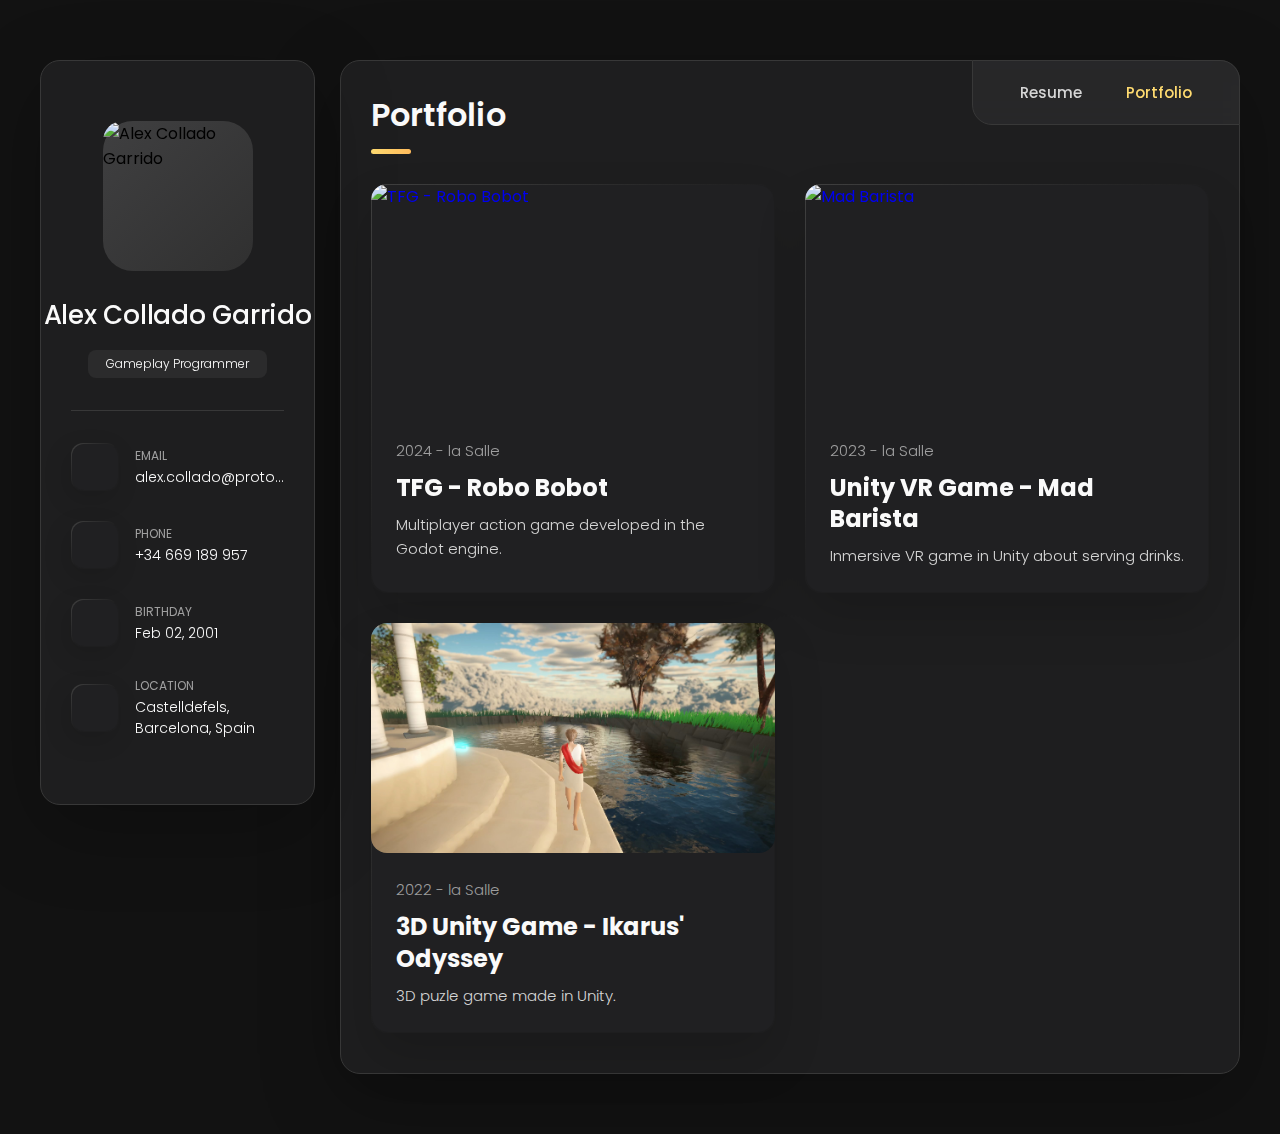
==== commit 56ca4191: "Mejoras movil" ====
--- a/index.html
+++ b/index.html
@@ -202,10 +202,10 @@
               </div>
 
               <div class="service-content-box">
-                <h4 class="h4 service-item-title">Web design</h4>
+                <h4 class="h4 service-item-title">Game Programming</h4>
 
                 <p class="service-item-text">
-                  The most modern and high-quality design made at a professional level.
+                  Lore Ipsum
                 </p>
               </div>
 
@@ -214,14 +214,15 @@
             <li class="service-item">
 
               <div class="service-icon-box">
-                <img src="./assets/images/icon-dev.svg" alt="Web development icon" width="40">
+                <img src="./assets/images/icon-design.svg
+                " alt="design icon" width="40">
               </div>
 
               <div class="service-content-box">
-                <h4 class="h4 service-item-title">Web development</h4>
+                <h4 class="h4 service-item-title">Game Programming</h4>
 
                 <p class="service-item-text">
-                  High-quality development of sites at the professional level.
+                  Lore Ipsum
                 </p>
               </div>
 
@@ -230,14 +231,15 @@
             <li class="service-item">
 
               <div class="service-icon-box">
-                <img src="./assets/images/icon-app.svg" alt="mobile app icon" width="40">
+                <img src="./assets/images/icon-design.svg
+                " alt="design icon" width="40">
               </div>
 
               <div class="service-content-box">
-                <h4 class="h4 service-item-title">Mobile apps</h4>
+                <h4 class="h4 service-item-title">Game Programming</h4>
 
                 <p class="service-item-text">
-                  Professional development of applications for iOS and Android.
+                  Lore Ipsum
                 </p>
               </div>
 
@@ -246,14 +248,15 @@
             <li class="service-item">
 
               <div class="service-icon-box">
-                <img src="./assets/images/icon-photo.svg" alt="camera icon" width="40">
+                <img src="./assets/images/icon-design.svg
+                " alt="design icon" width="40">
               </div>
 
               <div class="service-content-box">
-                <h4 class="h4 service-item-title">Photography</h4>
+                <h4 class="h4 service-item-title">Game Programming</h4>
 
                 <p class="service-item-text">
-                  I make high-quality photos of any category at a professional level.
+                  Lore Ipsum
                 </p>
               </div>
 
@@ -319,58 +322,32 @@
 
         <section class="skill">
 
-          <h3 class="h3 skills-title">My skills</h3>
+          <h3 class="h3 skills-title">Hard Skills</h3>
 
           <ul class="skills-list content-card">
 
             <li class="skills-item">
-
-              <div class="title-wrapper">
-                <h5 class="h5">Web design</h5>
-                <data value="80">80%</data>
-              </div>
-
-              <div class="skill-progress-bg">
-                <div class="skill-progress-fill" style="width: 80%;"></div>
-              </div>
-
-            </li>
-
-            <li class="skills-item">
-
-              <div class="title-wrapper">
-                <h5 class="h5">Graphic design</h5>
-                <data value="70">70%</data>
-              </div>
-
-              <div class="skill-progress-bg">
-                <div class="skill-progress-fill" style="width: 70%;"></div>
-              </div>
-
-            </li>
-
-            <li class="skills-item">
-
-              <div class="title-wrapper">
-                <h5 class="h5">Branding</h5>
-                <data value="90">90%</data>
-              </div>
-
-              <div class="skill-progress-bg">
-                <div class="skill-progress-fill" style="width: 90%;"></div>
-              </div>
-
-            </li>
-
-            <li class="skills-item">
-
-              <div class="title-wrapper">
-                <h5 class="h5">WordPress</h5>
-                <data value="50">50%</data>
-              </div>
-
-              <div class="skill-progress-bg">
-                <div class="skill-progress-fill" style="width: 50%;"></div>
+            
+              <div style="margin-bottom:10px">
+                <div class="title-wrapper">
+                  <h5 class="h4">IT Developer Intern</h4>
+                </div>
+                  <p class="timeline-text">Unity, Godot, Unreal Engine 4</p>
+              </div>
+
+
+              <div style="margin-bottom:10px">
+                <div class="title-wrapper">
+                  <h5 class="h4">Programming</h4>
+                </div>
+                  <p class="timeline-text">C#, C++, C, GDScript</p>
+              </div>
+
+              <div style="margin-bottom:10px">
+                <div class="title-wrapper">
+                  <h5 class="h4">3D Modelling</h4>
+                </div>
+                  <p class="timeline-text">Blender, 3DS Max, Substance Painter</p>
               </div>
 
             </li>
@@ -378,53 +355,6 @@
           </ul>
 
         </section>
-
-
-        </section>
-
-        <!--
-          - testimonials modal
-        -->
-
-        <div class="modal-container" data-modal-container>
-
-          <div class="overlay" data-overlay></div>
-
-          <section class="testimonials-modal">
-
-            <button class="modal-close-btn" data-modal-close-btn>
-              <ion-icon name="close-outline"></ion-icon>
-            </button>
-
-            <div class="modal-img-wrapper">
-              <figure class="modal-avatar-box">
-                <img src="./assets/images/avatar-1.png" alt="Daniel lewis" width="80" data-modal-img>
-              </figure>
-
-              <img src="./assets/images/icon-quote.svg" alt="quote icon">
-            </div>
-
-            <div class="modal-content">
-
-              <h4 class="h3 modal-title" data-modal-title>Daniel lewis</h4>
-
-              <time datetime="2021-06-14">14 June, 2021</time>
-
-              <div data-modal-text>
-                <p>
-                  Richard was hired to create a corporate identity. We were very pleased with the work done. She has a
-                  lot of experience
-                  and is very concerned about the needs of client. Lorem ipsum dolor sit amet, ullamcous cididt
-                  consectetur adipiscing
-                  elit, seds do et eiusmod tempor incididunt ut laborels dolore magnarels alia.
-                </p>
-              </div>
-
-            </div>
-
-          </section>
-
-        </div>
 
       </article>
 
@@ -444,26 +374,22 @@
           <ul class="blog-posts-list">
 
             <li class="blog-post-item">
-              <a href="#">
+              <a href="robobobot.html">
 
                 <figure class="blog-banner-box">
-                  <img src="./assets/images/blog-1.jpg" alt="Design conferences in 2022" loading="lazy">
+                  <img src="./assets/images/robo-bobot.png" alt="TFG - Robo Bobot" loading="lazy">
                 </figure>
 
                 <div class="blog-content">
 
                   <div class="blog-meta">
-                    <p class="blog-category">Design</p>
-
-                    <span class="dot"></span>
-
-                    <time datetime="2022-02-23">Fab 23, 2022</time>
+                    <time datetime="2024">2024 - la Salle</time>
                   </div>
 
-                  <h3 class="h3 blog-item-title">Design conferences in 2022</h3>
+                  <h3 class="h3 blog-item-title">TFG - Robo Bobot</h3>
 
                   <p class="blog-text">
-                    Veritatis et quasi architecto beatae vitae dicta sunt, explicabo.
+                    Multiplayer action game developed in the Godot engine. 
                   </p>
 
                 </div>
@@ -472,26 +398,22 @@
             </li>
 
             <li class="blog-post-item">
-              <a href="#">
+              <a href="barista.html">
 
                 <figure class="blog-banner-box">
-                  <img src="./assets/images/blog-2.jpg" alt="Best fonts every designer" loading="lazy">
+                  <img src="./assets/images/mad-barista.png" alt="Mad Barista" loading="lazy" style="object-fit:scale-down;">
                 </figure>
 
                 <div class="blog-content">
 
                   <div class="blog-meta">
-                    <p class="blog-category">Design</p>
-
-                    <span class="dot"></span>
-
-                    <time datetime="2022-02-23">Fab 23, 2022</time>
+                    <time datetime="2023">2023 - la Salle</time>
                   </div>
 
-                  <h3 class="h3 blog-item-title">Best fonts every designer</h3>
+                  <h3 class="h3 blog-item-title">Unity VR Game - Mad Barista</h3>
 
                   <p class="blog-text">
-                    Sed ut perspiciatis, nam libero tempore, cum soluta nobis est eligendi.
+                    Inmersive VR game in Unity about serving drinks.
                   </p>
 
                 </div>
@@ -500,110 +422,22 @@
             </li>
 
             <li class="blog-post-item">
-              <a href="#">
+              <a href="ikarus.html">
 
                 <figure class="blog-banner-box">
-                  <img src="./assets/images/blog-3.jpg" alt="Design digest #80" loading="lazy">
+                  <img src="./assets/images/ikarus/logo.jpg" alt="Ikarus' Odyssey" loading="lazy">
                 </figure>
 
                 <div class="blog-content">
 
                   <div class="blog-meta">
-                    <p class="blog-category">Design</p>
-
-                    <span class="dot"></span>
-
-                    <time datetime="2022-02-23">Fab 23, 2022</time>
+                    <time datetime="2023">2022 - la Salle</time>
                   </div>
 
-                  <h3 class="h3 blog-item-title">Design digest #80</h3>
+                  <h3 class="h3 blog-item-title">3D Unity game - Ikarus' Odyssey</h3>
 
                   <p class="blog-text">
-                    Excepteur sint occaecat cupidatat no proident, quis nostrum exercitationem ullam corporis suscipit.
-                  </p>
-
-                </div>
-
-              </a>
-            </li>
-
-            <li class="blog-post-item">
-              <a href="#">
-
-                <figure class="blog-banner-box">
-                  <img src="./assets/images/blog-4.jpg" alt="UI interactions of the week" loading="lazy">
-                </figure>
-
-                <div class="blog-content">
-
-                  <div class="blog-meta">
-                    <p class="blog-category">Design</p>
-
-                    <span class="dot"></span>
-
-                    <time datetime="2022-02-23">Fab 23, 2022</time>
-                  </div>
-
-                  <h3 class="h3 blog-item-title">UI interactions of the week</h3>
-
-                  <p class="blog-text">
-                    Enim ad minim veniam, consectetur adipiscing elit, quis nostrud exercitation ullamco laboris nisi.
-                  </p>
-
-                </div>
-
-              </a>
-            </li>
-
-            <li class="blog-post-item">
-              <a href="#">
-
-                <figure class="blog-banner-box">
-                  <img src="./assets/images/blog-5.jpg" alt="The forgotten art of spacing" loading="lazy">
-                </figure>
-
-                <div class="blog-content">
-
-                  <div class="blog-meta">
-                    <p class="blog-category">Design</p>
-
-                    <span class="dot"></span>
-
-                    <time datetime="2022-02-23">Fab 23, 2022</time>
-                  </div>
-
-                  <h3 class="h3 blog-item-title">The forgotten art of spacing</h3>
-
-                  <p class="blog-text">
-                    Maxime placeat, sed do eiusmod tempor incididunt ut labore et dolore magna aliqua.
-                  </p>
-
-                </div>
-
-              </a>
-            </li>
-
-            <li class="blog-post-item">
-              <a href="#">
-
-                <figure class="blog-banner-box">
-                  <img src="./assets/images/blog-6.jpg" alt="Design digest #79" loading="lazy">
-                </figure>
-
-                <div class="blog-content">
-
-                  <div class="blog-meta">
-                    <p class="blog-category">Design</p>
-
-                    <span class="dot"></span>
-
-                    <time datetime="2022-02-23">Fab 23, 2022</time>
-                  </div>
-
-                  <h3 class="h3 blog-item-title">Design digest #79</h3>
-
-                  <p class="blog-text">
-                    Optio cumque nihil impedit uo minus quod maxime placeat, velit esse cillum.
+                    3D puzle game made in Unity.
                   </p>
 
                 </div>
--- a/assets/css/style.css
+++ b/assets/css/style.css
@@ -7,6 +7,20 @@
 \*-----------------------------------*/
 
 :root {
+
+  video {
+    width: 100%;
+    width: -moz-available;          /* WebKit-based browsers will ignore this. */
+    width: -webkit-fill-available;  /* Mozilla-based browsers will ignore this. */
+    width: fill-available;
+  }
+
+  .logo {
+    width: 100%;
+    width: -moz-available;          /* WebKit-based browsers will ignore this. */
+    width: -webkit-fill-available;  /* Mozilla-based browsers will ignore this. */
+    width: fill-available;
+  }
 
   /**
    * colors
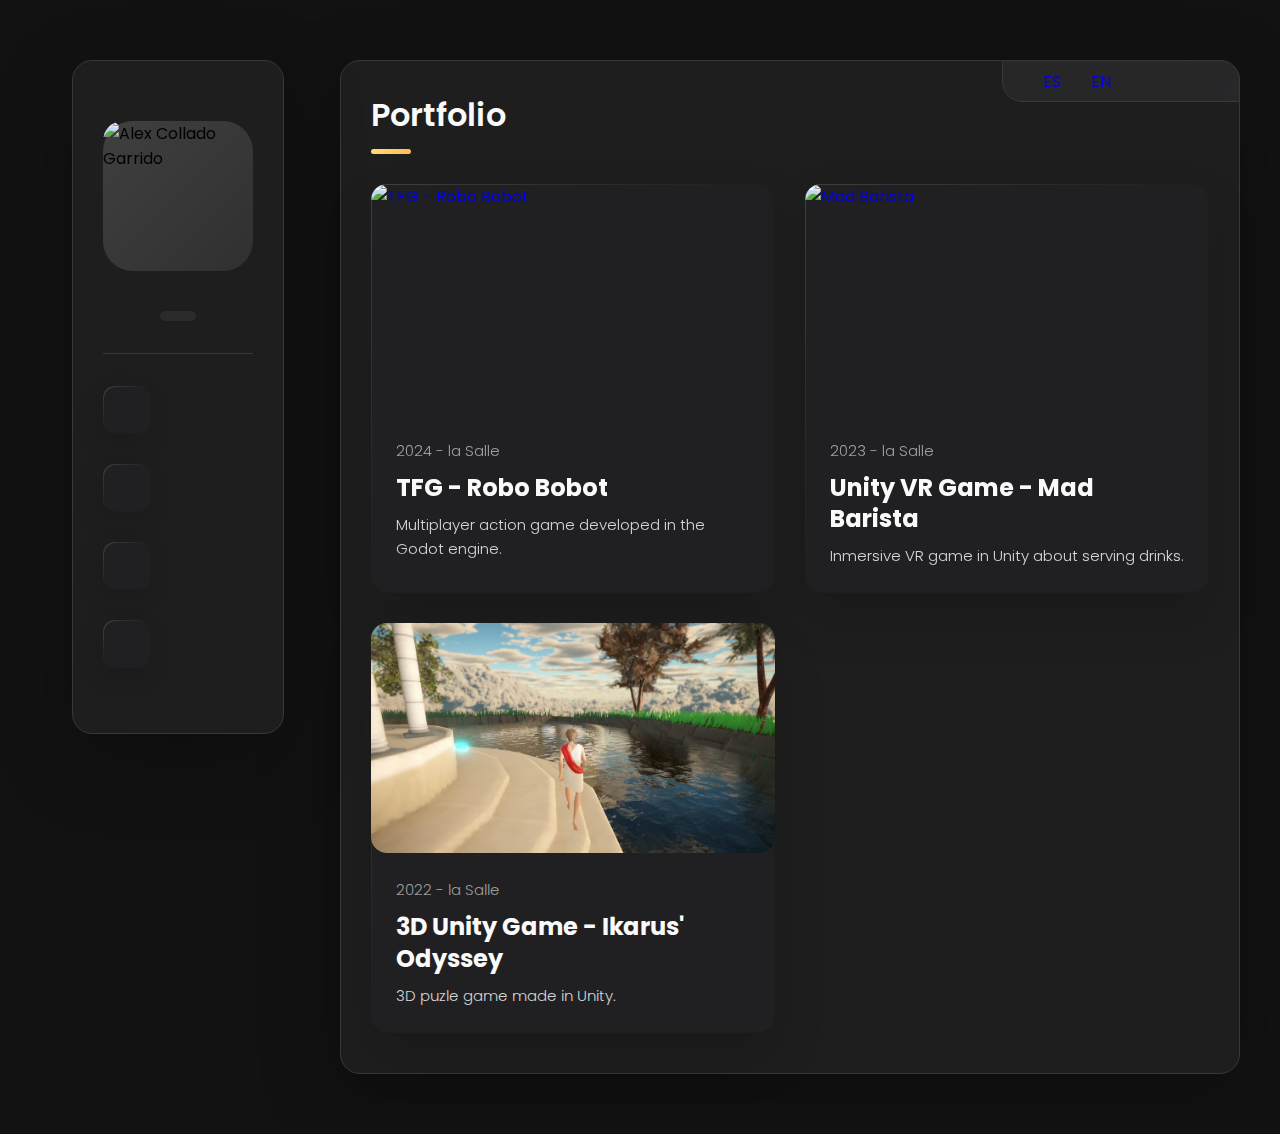
==== commit abd87945: "Más traducción" ====
--- a/index.html
+++ b/index.html
@@ -25,7 +25,7 @@
   <link href="https://fonts.googleapis.com/css2?family=Poppins:wght@300;400;500;600&display=swap" rel="stylesheet">
 </head>
 
-<body>
+<body id="page-top" onload="translate('es','lng-tag')">
 
   <!--
     - #MAIN
@@ -46,13 +46,13 @@
         </figure>
 
         <div class="info-content">
-          <h1 class="name" title="Alex Collado Garrido">Alex Collado Garrido</h1>
-
-          <p class="title">Gameplay Programmer</p>
+          <h1 class="name" title="Alex Collado Garrido" lng-tag="name"></h1>
+
+          <p class="title" lng-tag="title"></p>
         </div>
 
         <button class="info_more-btn" data-sidebar-btn>
-          <span>Show Contacts</span>
+          <span lng-tag="contacts"></span>
 
           <ion-icon name="chevron-down"></ion-icon>
         </button>
@@ -72,9 +72,9 @@
             </div>
 
             <div class="contact-info">
-              <p class="contact-title">Email</p>
-
-              <a href="mailto:alex.collado@proton.me" class="contact-link">alex.collado@proton.me</a>
+              <p class="contact-title" lng-tag="email"></p>
+
+              <a href="mailto:alex.collado@proton.me" class="contact-link" lng-tag="email-text"></a>
             </div>
 
           </li>
@@ -86,9 +86,9 @@
             </div>
 
             <div class="contact-info">
-              <p class="contact-title">Phone</p>
-
-              <a href="tel:+34669189957" class="contact-link">+34 669 189 957</a>
+              <p class="contact-title" lng-tag="phone"></p>
+
+              <a href="tel:+34669189957" class="contact-link" lng-tag="phone-text"></a>
             </div>
 
           </li>
@@ -100,9 +100,9 @@
             </div>
 
             <div class="contact-info">
-              <p class="contact-title">Birthday</p>
-
-              <time datetime="2001-02-02">Feb 02, 2001</time>
+              <p class="contact-title" lng-tag="birthday"></p>
+
+              <time datetime="2001-02-02" lng-tag="birthday-text"></time>
             </div>
 
           </li>
@@ -114,9 +114,9 @@
             </div>
 
             <div class="contact-info">
-              <p class="contact-title">Location</p>
-
-              <address>Castelldefels, Barcelona, Spain</address>
+              <p class="contact-title" lng-tag="location"></p>
+
+              <address lng-tag="location-text"></address>
             </div>
 
           </li>
@@ -128,8 +128,14 @@
         <ul class="social-list">
 
           <li class="social-item">
-            <a href="#" class="social-link">
-              <ion-icon name="logo-instagram"></ion-icon>
+            <a href="https://github.com/a-collado" class="social-link">
+              <ion-icon name="logo-github"></ion-icon>
+            </a>
+          </li>
+
+          <li class="social-item">
+            <a href="https://www.linkedin.com/in/alex-collado-garrido/" class="social-link">
+              <ion-icon name="logo-linkedin"></ion-icon>
             </a>
           </li>
 
@@ -153,12 +159,20 @@
 
         <ul class="navbar-list">
 
+          <li>
+            <a id="esTranslator" href="javascript:void(0)">ES</a>
+          </li>
+
+          <li>
+            <a id="enTranslator" href="javascript:void(0)">EN</a>
+          </li>
+
           <li class="navbar-item">
-            <button class="navbar-link" data-nav-link>Resume</button>
+            <button class="navbar-link" data-nav-link lng-tag="resume"></button>
           </li>
 
           <li class="navbar-item">
-            <button class="navbar-link  active" data-nav-link>Portfolio</button>
+            <button class="navbar-link  active" data-nav-link lng-tag="portfolio"></button>
           </li>
 
         </ul>
@@ -172,98 +186,15 @@
       <article class="resume" data-page="resume">
 
         <header>
-          <h2 class="h2 article-title">About me</h2>
+          <h2 class="h2 article-title" lng-tag="about"></h2>
         </header>
 
         <section class="about-text">
-          <p>
-            Multimedia Engineer with interest in video game development, especially in gameplay programming. 
-            I am always open to new experiences, I like to focus on the problem solving, and I want to dedicate myself to creating interactive experiences for everyone to enjoy.
+          <p lng-tag="about-text">
           </p>
 
         </section>
 
-
-        <!--
-          - service
-        -->
-
-        <section class="service">
-
-          <h3 class="h3 service-title">What i'm doing</h3>
-
-          <ul class="service-list">
-
-            <li class="service-item">
-
-              <div class="service-icon-box">
-                <img src="./assets/images/icon-design.svg
-                " alt="design icon" width="40">
-              </div>
-
-              <div class="service-content-box">
-                <h4 class="h4 service-item-title">Game Programming</h4>
-
-                <p class="service-item-text">
-                  Lore Ipsum
-                </p>
-              </div>
-
-            </li>
-
-            <li class="service-item">
-
-              <div class="service-icon-box">
-                <img src="./assets/images/icon-design.svg
-                " alt="design icon" width="40">
-              </div>
-
-              <div class="service-content-box">
-                <h4 class="h4 service-item-title">Game Programming</h4>
-
-                <p class="service-item-text">
-                  Lore Ipsum
-                </p>
-              </div>
-
-            </li>
-
-            <li class="service-item">
-
-              <div class="service-icon-box">
-                <img src="./assets/images/icon-design.svg
-                " alt="design icon" width="40">
-              </div>
-
-              <div class="service-content-box">
-                <h4 class="h4 service-item-title">Game Programming</h4>
-
-                <p class="service-item-text">
-                  Lore Ipsum
-                </p>
-              </div>
-
-            </li>
-
-            <li class="service-item">
-
-              <div class="service-icon-box">
-                <img src="./assets/images/icon-design.svg
-                " alt="design icon" width="40">
-              </div>
-
-              <div class="service-content-box">
-                <h4 class="h4 service-item-title">Game Programming</h4>
-
-                <p class="service-item-text">
-                  Lore Ipsum
-                </p>
-              </div>
-
-            </li>
-
-          </ul>
-
         <section class="timeline">
 
           <div class="title-wrapper">
@@ -271,19 +202,18 @@
               <ion-icon name="book-outline"></ion-icon>
             </div>
 
-            <h3 class="h3">Education</h3>
+            <h3 class="h3" lng-tag="education"></h3>
           </div>
 
           <ol class="timeline-list">
 
             <li class="timeline-item">
 
-              <h4 class="h4 timeline-item-title">La Salle (Universitat Ramon Llull)</h4>
-
-              <span>2019 — 2024</span>
-
-              <p class="timeline-text">
-                Bachelor's Degree in Multimedia Engineering
+              <h4 class="h4 timeline-item-title" lng-tag="education-salle"></h4>
+
+              <span lng-tag="education-salle-date"></span>
+
+              <p class="timeline-text" lng-tag="education-text">
               </p>
 
             </li>
@@ -299,19 +229,18 @@
               <ion-icon name="book-outline"></ion-icon>
             </div>
 
-            <h3 class="h3">Experience</h3>
+            <h3 class="h3" lng-tag="experience"></h3>
           </div>
 
           <ol class="timeline-list">
 
             <li class="timeline-item">
 
-              <h4 class="h4 timeline-item-title">IT Developer Intern</h4>
-
-              <span>itbid - Feb. 2024 — Jul. 2024</span>
-
-              <p class="timeline-text">
-                Worked maintaining and upgrading the itbid web platform and solving support tickets as full-stack developer intern.
+              <h4 class="h4 timeline-item-title" lng-tag="experience-itbid"></h4>
+
+              <span lng-tag="experience-itbid-date"></span>
+
+              <p class="timeline-text" lng-tag="experience-itbid-text">
               </p>
 
             </li>
@@ -322,7 +251,7 @@
 
         <section class="skill">
 
-          <h3 class="h3 skills-title">Hard Skills</h3>
+          <h3 class="h3 skills-title" lng-tag="hard-skills"></h3>
 
           <ul class="skills-list content-card">
 
@@ -330,24 +259,24 @@
             
               <div style="margin-bottom:10px">
                 <div class="title-wrapper">
-                  <h5 class="h4">IT Developer Intern</h4>
-                </div>
-                  <p class="timeline-text">Unity, Godot, Unreal Engine 4</p>
+                  <h5 class="h4" lng-tag="hard-skills-1"></h4>
+                </div>
+                  <p class="timeline-text" lng-tag="hard-skills-1-text"></p>
               </div>
 
 
               <div style="margin-bottom:10px">
                 <div class="title-wrapper">
-                  <h5 class="h4">Programming</h4>
-                </div>
-                  <p class="timeline-text">C#, C++, C, GDScript</p>
+                  <h5 class="h4" lng-tag="hard-skills-2"></h4>
+                </div>
+                  <p class="timeline-text" lng-tag="hard-skills-2-text"></p>
               </div>
 
               <div style="margin-bottom:10px">
                 <div class="title-wrapper">
-                  <h5 class="h4">3D Modelling</h4>
-                </div>
-                  <p class="timeline-text">Blender, 3DS Max, Substance Painter</p>
+                  <h5 class="h4" lng-tag="hard-skills-3"></h4>
+                </div>
+                  <p class="timeline-text" lng-tag="hard-skills-3-text"></p>
               </div>
 
             </li>
@@ -456,7 +385,10 @@
   <!--
     - custom js link
   -->
-  <script src="./assets/js/script.js"></script>
+  <script src="https://code.jquery.com/jquery-1.11.0.min.js"></script>
+  <script src="assets/js/script.js"></script>
+  <script src="assets/js/translate.js"></script>
+  <script src="assets/js/index.js"></script>
 
   <!--
     - ionicon link
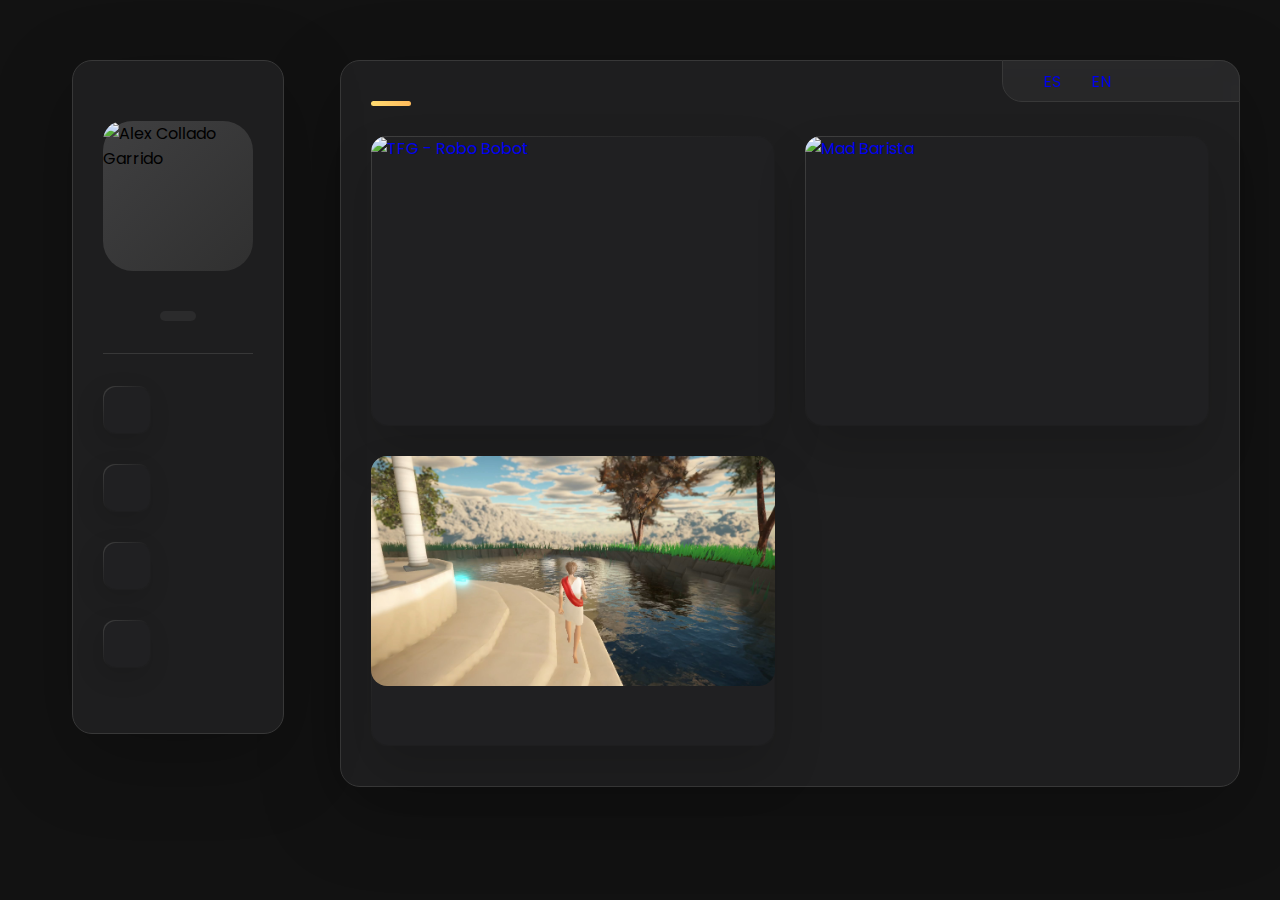
==== commit 28df2f8a: "Traduccion al ingles pagina principal" ====
--- a/index.html
+++ b/index.html
@@ -295,7 +295,7 @@
       <article class="portfolio  active" data-page="portfolio">
 
         <header>
-          <h2 class="h2 article-title">Portfolio</h2>
+          <h2 class="h2 article-title" lng-tag="portfolio-title"></h2>
         </header>
 
         <section class="blog-posts">
@@ -312,13 +312,12 @@
                 <div class="blog-content">
 
                   <div class="blog-meta">
-                    <time datetime="2024">2024 - la Salle</time>
+                    <time datetime="2024" lng-tag="portfolio-robo-date"></time>
                   </div>
 
-                  <h3 class="h3 blog-item-title">TFG - Robo Bobot</h3>
-
-                  <p class="blog-text">
-                    Multiplayer action game developed in the Godot engine. 
+                  <h3 class="h3 blog-item-title" lng-tag="portfolio-robo-title"></h3>
+
+                  <p class="blog-text" lng-tag="portfolio-robo-text">
                   </p>
 
                 </div>
@@ -336,13 +335,12 @@
                 <div class="blog-content">
 
                   <div class="blog-meta">
-                    <time datetime="2023">2023 - la Salle</time>
+                    <time datetime="2023" lng-tag="portfolio-barista-date"></time>
                   </div>
 
-                  <h3 class="h3 blog-item-title">Unity VR Game - Mad Barista</h3>
-
-                  <p class="blog-text">
-                    Inmersive VR game in Unity about serving drinks.
+                  <h3 class="h3 blog-item-title" lng-tag="portfolio-barista-title"></h3>
+
+                  <p class="blog-text" lng-tag="portfolio-barista-text">
                   </p>
 
                 </div>
@@ -360,13 +358,12 @@
                 <div class="blog-content">
 
                   <div class="blog-meta">
-                    <time datetime="2023">2022 - la Salle</time>
+                    <time datetime="2023" lng-tag="portfolio-ikarus-date"></time>
                   </div>
 
-                  <h3 class="h3 blog-item-title">3D Unity game - Ikarus' Odyssey</h3>
-
-                  <p class="blog-text">
-                    3D puzle game made in Unity.
+                  <h3 class="h3 blog-item-title" lng-tag="portfolio-ikarus-title"></h3>
+
+                  <p class="blog-text" lng-tag="portfolio-ikarus-text">
                   </p>
 
                 </div>
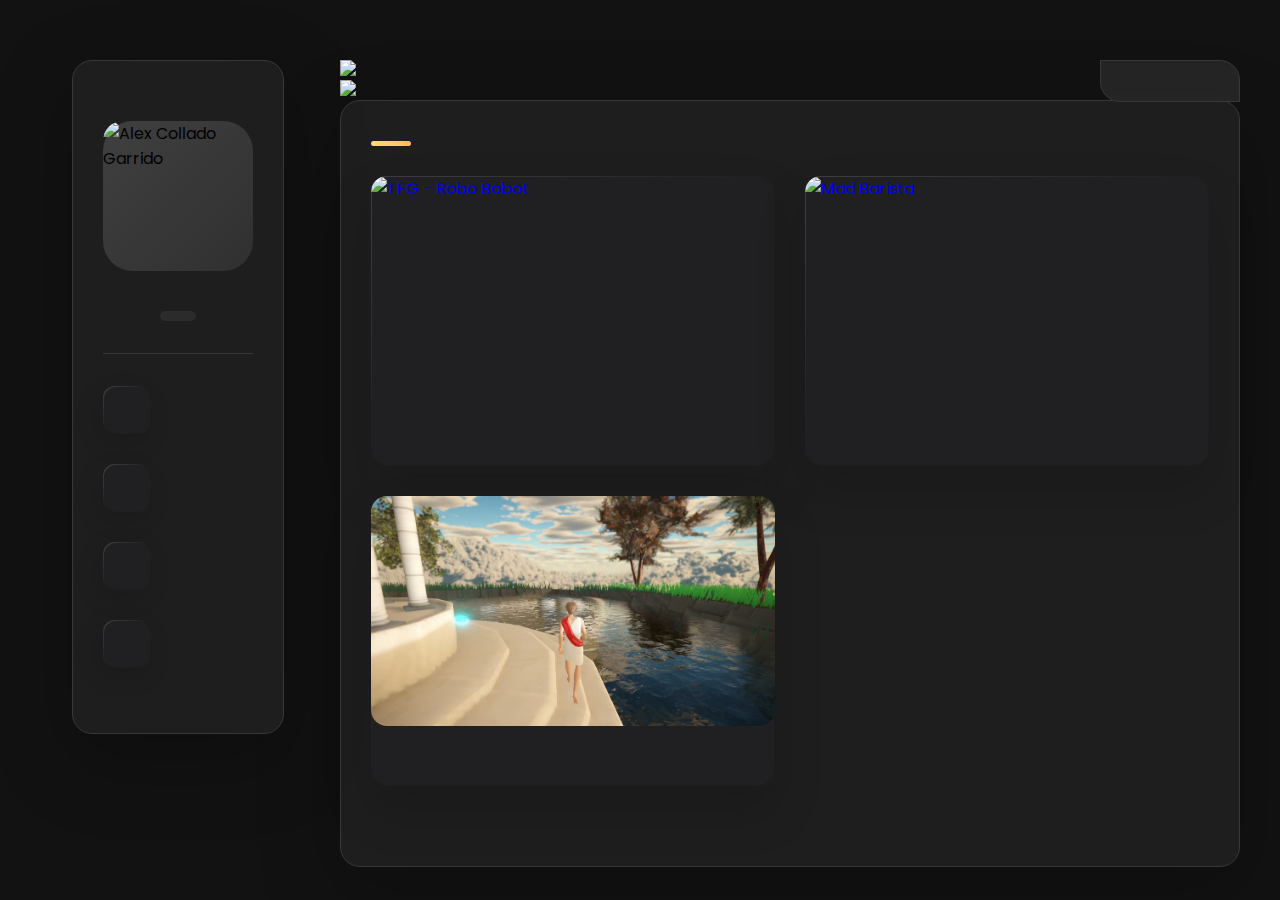
==== commit d3040e65: "Pruebas botones" ====
--- a/index.html
+++ b/index.html
@@ -5,7 +5,7 @@
   <meta charset="UTF-8">
   <meta http-equiv="X-UA-Compatible" content="IE=edge">
   <meta name="viewport" content="width=device-width, initial-scale=1.0">
-  <title>vCard - Personal Portfolio</title>
+  <title>Alex Collado Garrido</title>
 
   <!--
     - favicon
@@ -151,6 +151,18 @@
 
     <div class="main-content">
 
+      <li>
+        <a id="esTranslator" href="javascript:void(0)">
+            <img src="assets/images/spain.png" alt="Spanish" style="width:20px;height:20px;">
+        </a>
+      </li>
+
+      <li>
+        <a id="enTranslator" href="javascript:void(0)">
+            <img src="assets/images/united-kingdom.png" alt="English" style="width:20px;height:20px;">
+        </a>
+      </li>
+
       <!--
         - #NAVBAR
       -->
@@ -158,14 +170,6 @@
       <nav class="navbar">
 
         <ul class="navbar-list">
-
-          <li>
-            <a id="esTranslator" href="javascript:void(0)">ES</a>
-          </li>
-
-          <li>
-            <a id="enTranslator" href="javascript:void(0)">EN</a>
-          </li>
 
           <li class="navbar-item">
             <button class="navbar-link" data-nav-link lng-tag="resume"></button>
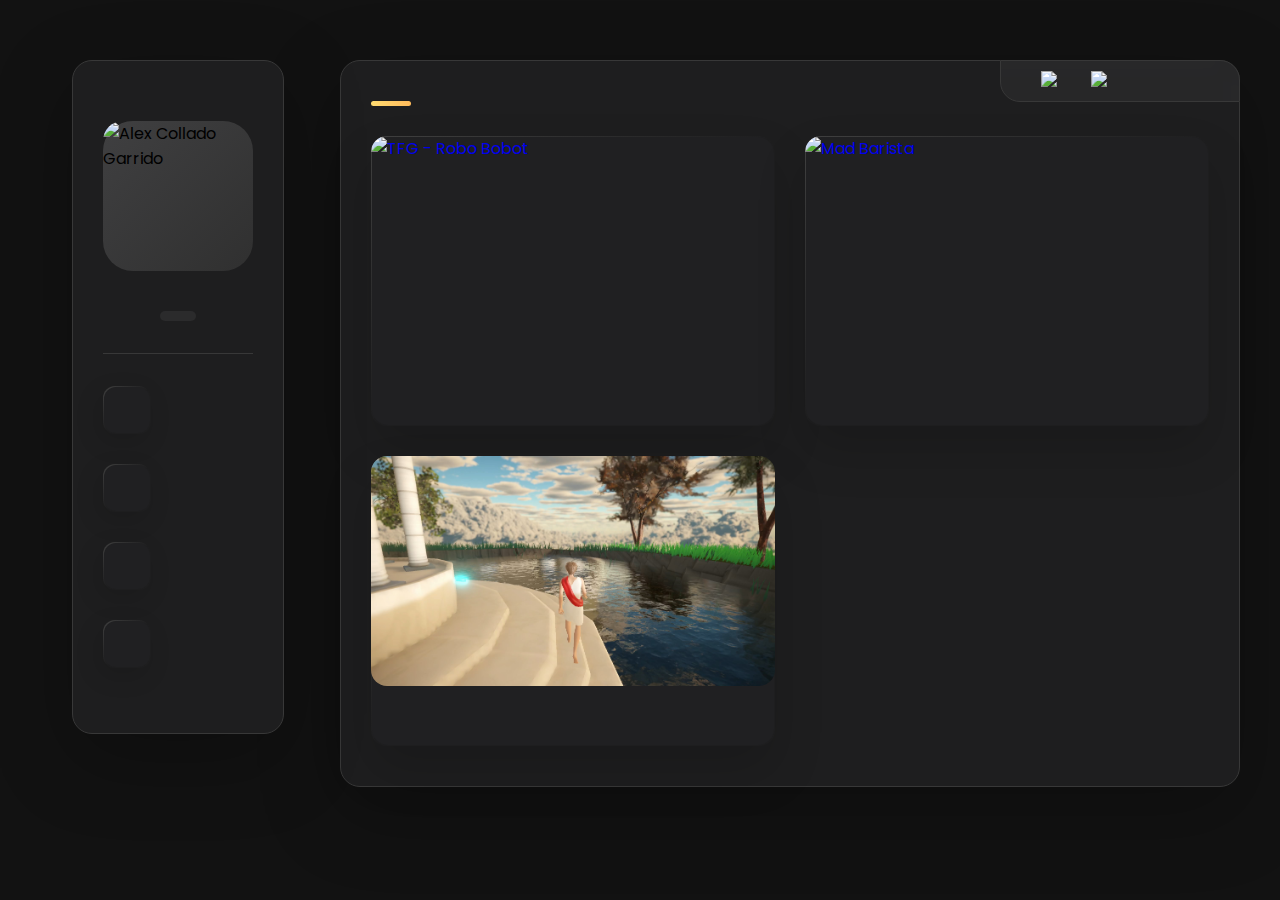
==== commit cd5e09be: "Revertir ultima prueba" ====
--- a/index.html
+++ b/index.html
@@ -151,18 +151,6 @@
 
     <div class="main-content">
 
-      <li>
-        <a id="esTranslator" href="javascript:void(0)">
-            <img src="assets/images/spain.png" alt="Spanish" style="width:20px;height:20px;">
-        </a>
-      </li>
-
-      <li>
-        <a id="enTranslator" href="javascript:void(0)">
-            <img src="assets/images/united-kingdom.png" alt="English" style="width:20px;height:20px;">
-        </a>
-      </li>
-
       <!--
         - #NAVBAR
       -->
@@ -170,6 +158,18 @@
       <nav class="navbar">
 
         <ul class="navbar-list">
+
+          <li>
+            <a id="esTranslator" href="javascript:void(0)">
+                <img src="assets/images/spain.png" alt="Spanish" style="width:20px;height:20px;">
+            </a>
+          </li>
+
+          <li>
+            <a id="enTranslator" href="javascript:void(0)">
+                <img src="assets/images/united-kingdom.png" alt="English" style="width:20px;height:20px;">
+            </a>
+          </li>
 
           <li class="navbar-item">
             <button class="navbar-link" data-nav-link lng-tag="resume"></button>
